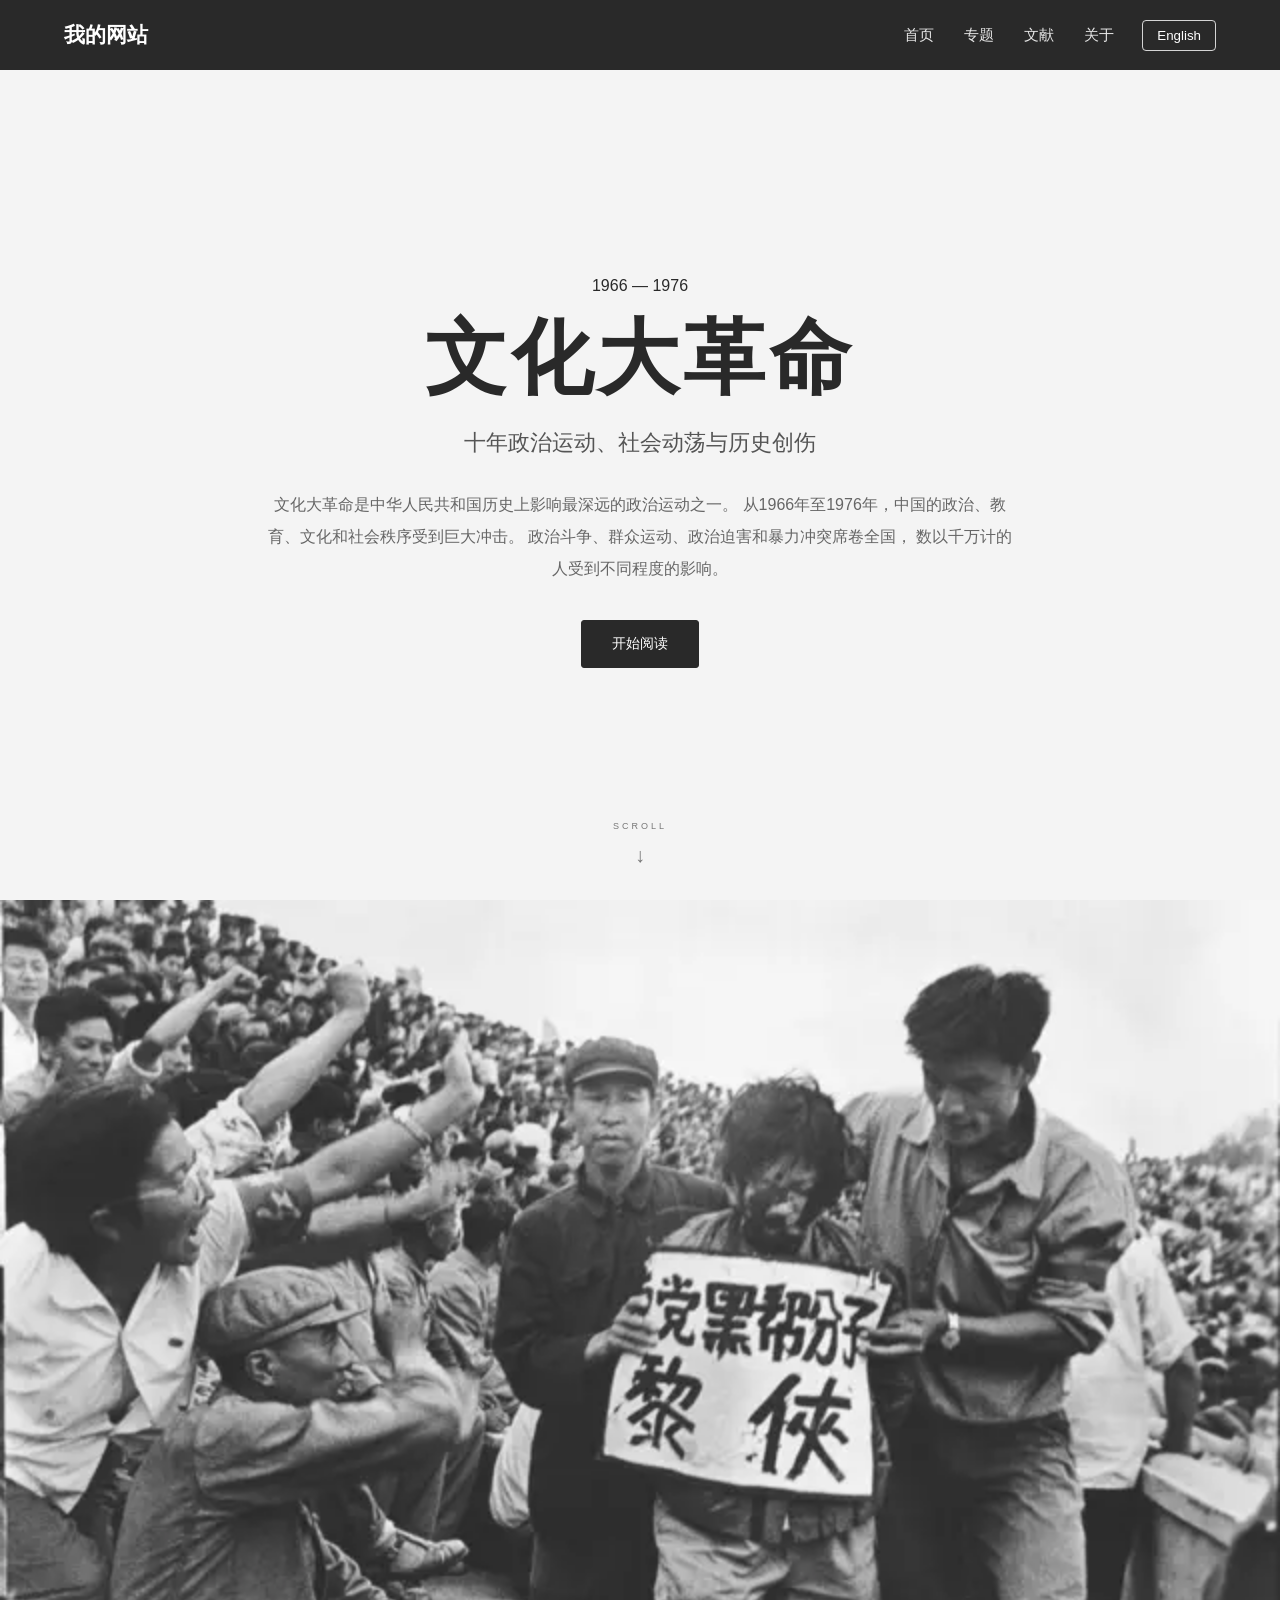
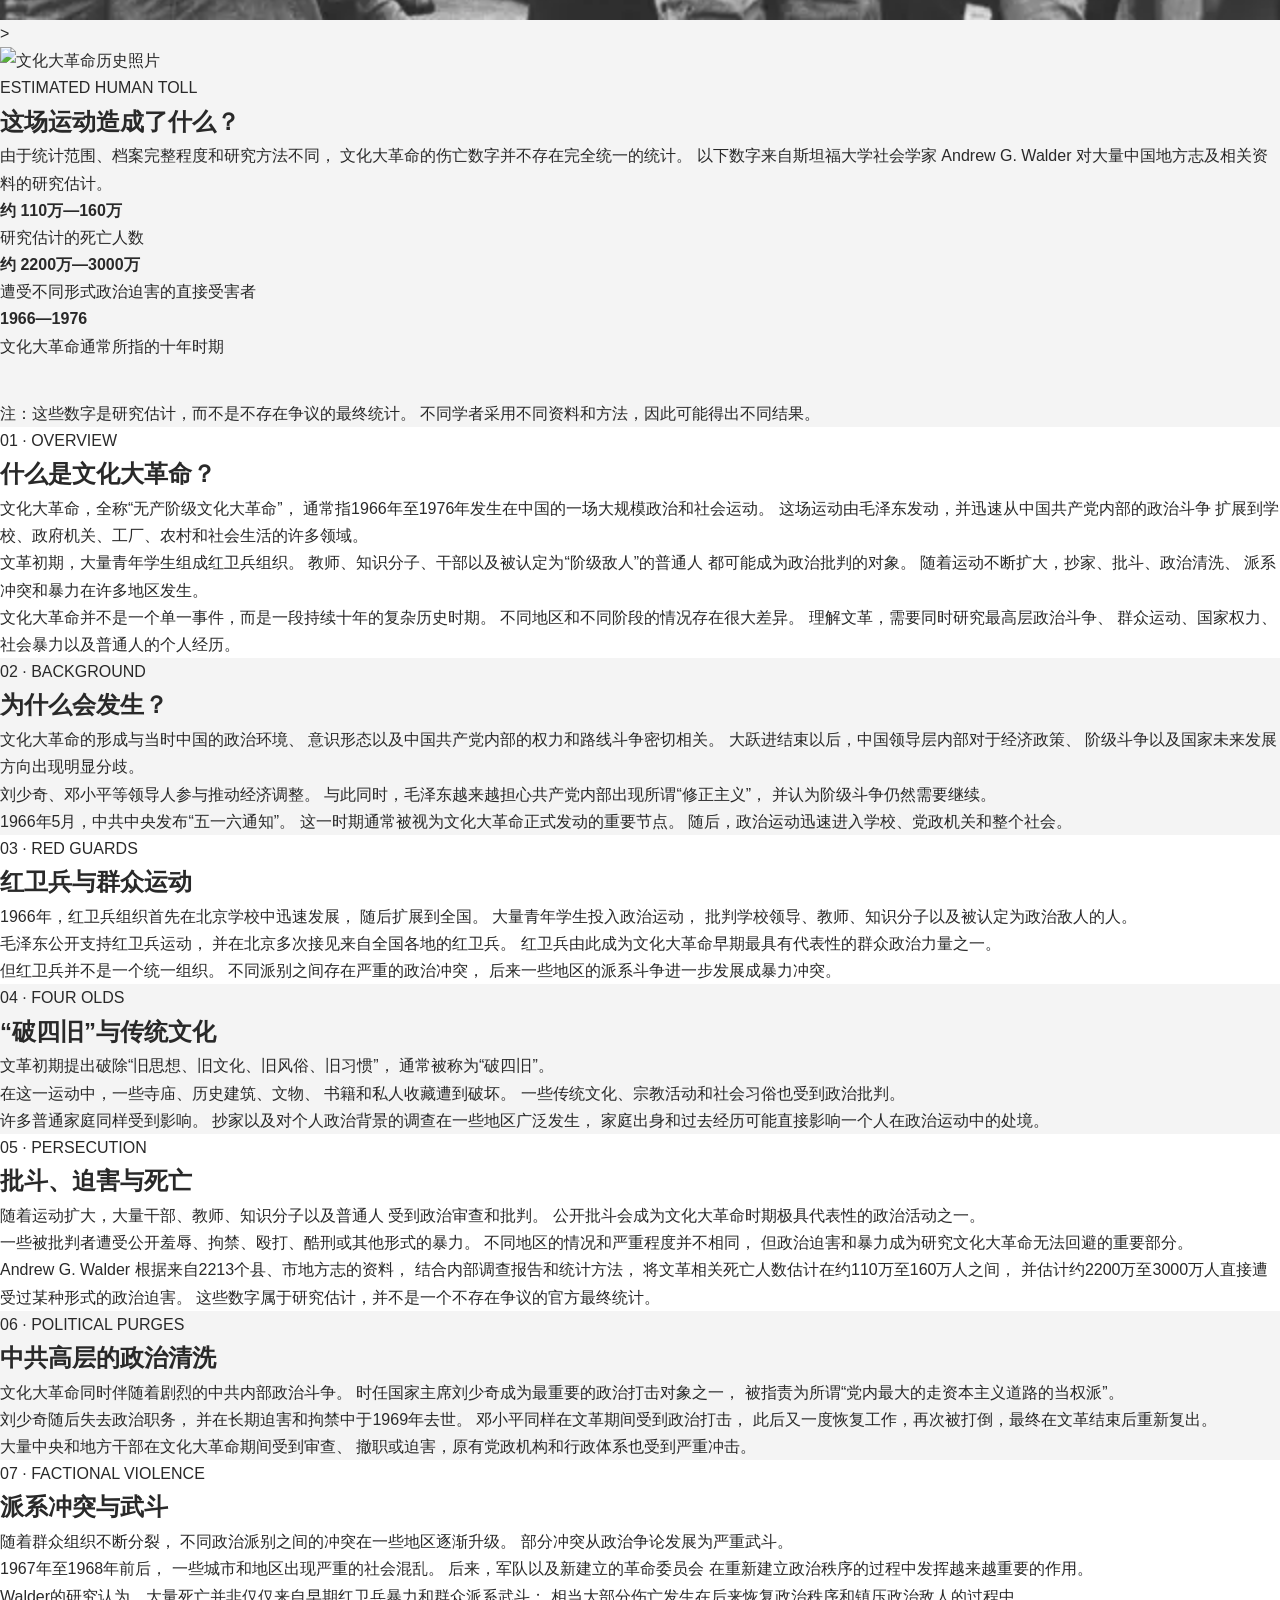
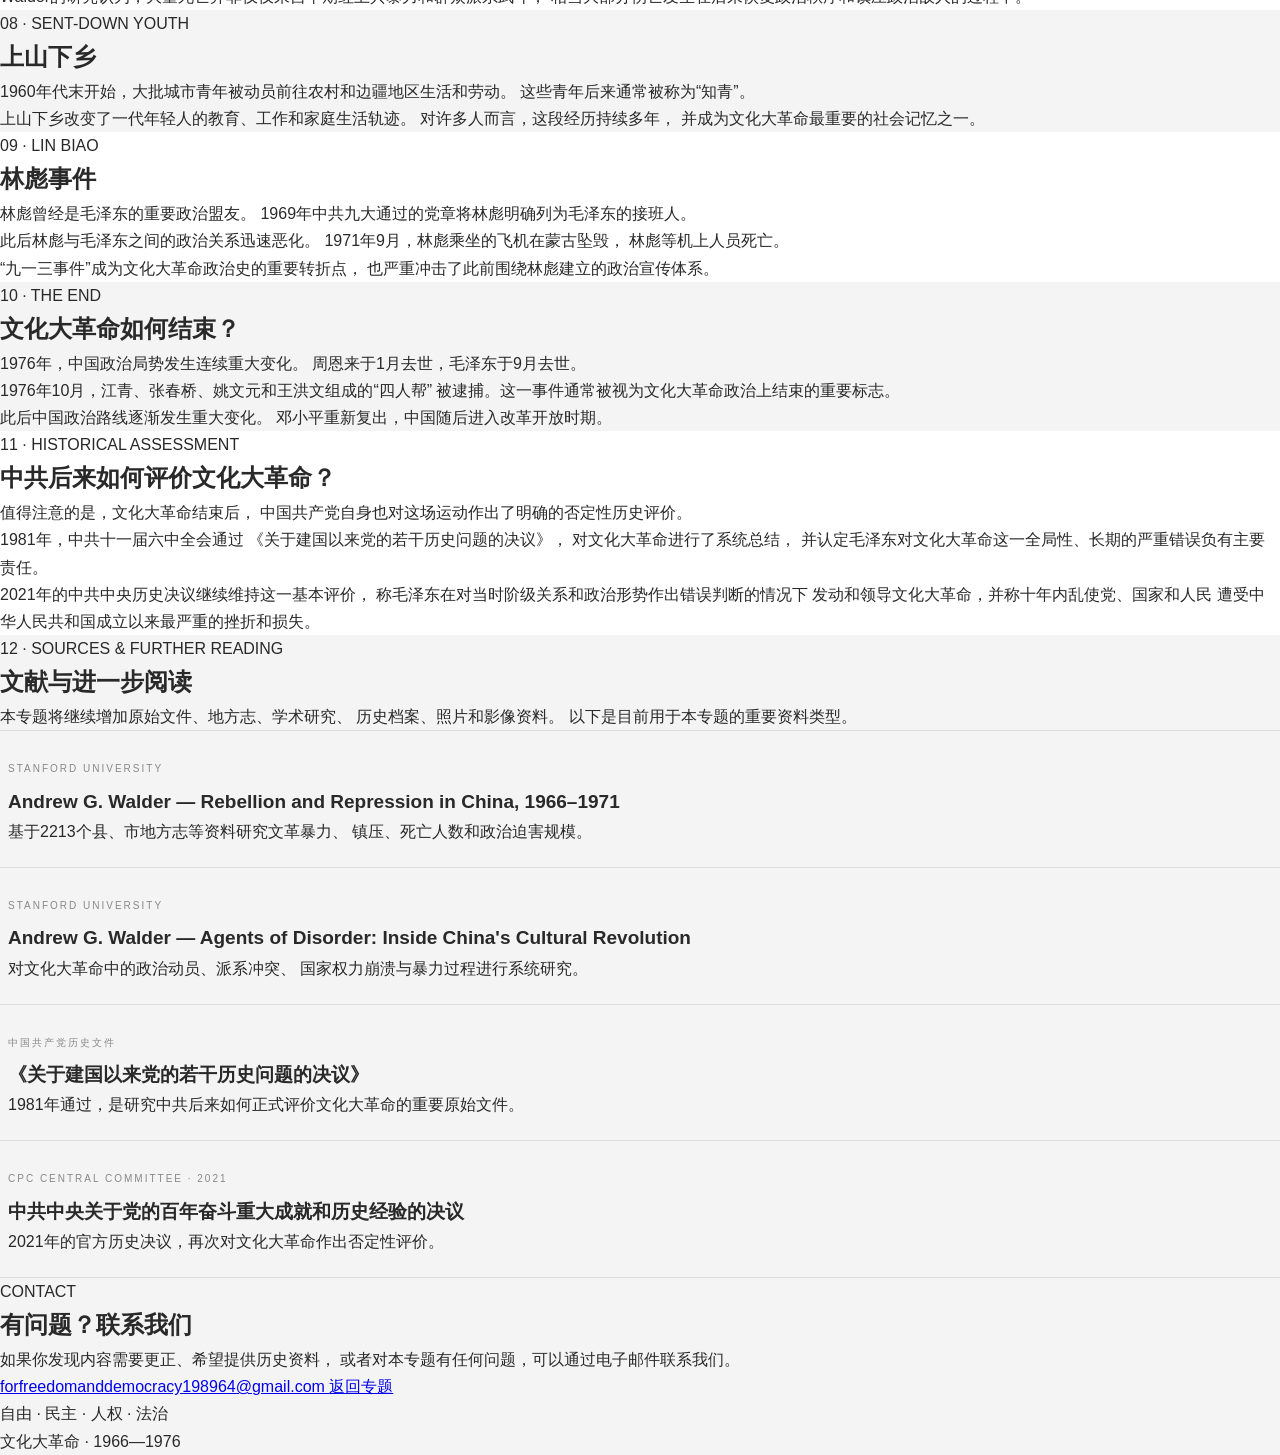
==== cultural-revolution.html @ 14d1dad7 "Add files via upload" ====
<!DOCTYPE html>
<html lang="zh-CN">

<head>
    <meta charset="UTF-8">
    <meta name="viewport" content="width=device-width, initial-scale=1.0">

    <title>文化大革命 | 历史专题</title>

    <link rel="stylesheet" href="style.css">
</head>

<body>

<header class="site-header">

    <a href="index.html"
       class="site-name"
       id="cr-site-name">
        我的网站
    </a>

    <div class="header-right">

        <nav>
            <a href="index.html" id="cr-nav-home">首页</a>
            <a href="main.html" id="cr-nav-topics">专题</a>
            <a href="#sources" id="cr-nav-sources">文献</a>
            <a href="about.html" id="cr-nav-about">关于</a>
        </nav>

        <button id="language-button"
                onclick="changeCRLanguage()">
            English
        </button>

    </div>

</header>


<main>

    <!-- =========================
         文革专题首屏
    ========================== -->

    <section class="cr-hero">

        <div class="cr-hero-content">

            <p class="small-label cr-hero-label">
                1966 — 1976
            </p>

            <h1 id="cr-title">
                文化大革命
            </h1>

            <h3 id="cr-subtitle">
                十年政治运动、社会动荡与历史创伤
            </h3>

            <p class="cr-hero-description"
               id="cr-intro">
                文化大革命是中华人民共和国历史上影响最深远的政治运动之一。
                从1966年至1976年，中国的政治、教育、文化和社会秩序受到巨大冲击。
                政治斗争、群众运动、政治迫害和暴力冲突席卷全国，
                数以千万计的人受到不同程度的影响。
            </p>

            <a href="#numbers"
               class="primary-button cr-start-button"
               id="cr-start">
                开始阅读
            </a>

        </div>


        <a href="#numbers"
           class="cr-scroll-button"
           aria-label="继续向下">

            <span class="cr-scroll-text">
                SCROLL
            </span>

            <span class="cr-scroll-arrow">
                ↓
            </span>

        </a>

      </section>


    <!-- =========================
         文革历史照片
    ========================== -->

    <section class="simple-section cr-reveal">

        <div class="section-container">
<img
    src="_104347130_c35e60e0-62ff-4b81-921b-4526029674ee.jpg.webp"
    alt="文化大革命历史照片"
    style="width: 100%; height: auto; display: block;"
>
            >

        </div>

    </section>


    <!-- =========================
         伤亡数字
    ========================== -->

    <section class="simple-section cr-reveal"
             id="numbers">
            <img
                src="_104347130_c35e60e0-62ff-4b81-921b-4526029674ee.jpg"
                alt="文化大革命历史照片"
                style="
                    width: 100%;
                    max-height: 560px;
                    object-fit: cover;
                    display: block;
                "
            >

        </div>

    </section>


    <!-- =========================
         伤亡数字
    ========================== -->

    <section class="simple-section cr-reveal"
             id="numbers">

        <div class="section-container centered-section">

            <p class="small-label"
               id="numbers-label">
                ESTIMATED HUMAN TOLL
            </p>

            <h2 id="numbers-title">
                这场运动造成了什么？
            </h2>

            <p class="section-description"
               id="numbers-description">
                由于统计范围、档案完整程度和研究方法不同，
                文化大革命的伤亡数字并不存在完全统一的统计。
                以下数字来自斯坦福大学社会学家 Andrew G. Walder
                对大量中国地方志及相关资料的研究估计。
            </p>


            <div class="three-principles">

                <div>

                    <strong id="death-number">
                        约 110万—160万
                    </strong>

                    <p id="death-label">
                        研究估计的死亡人数
                    </p>

                </div>


                <div>

                    <strong id="victim-number">
                        约 2200万—3000万
                    </strong>

                    <p id="victim-label">
                        遭受不同形式政治迫害的直接受害者
                    </p>

                </div>


                <div>

                    <strong>
                        1966—1976
                    </strong>

                    <p id="years-label">
                        文化大革命通常所指的十年时期
                    </p>

                </div>

            </div>


            <p class="section-description cr-number-note"
               id="numbers-note">
                注：这些数字是研究估计，而不是不存在争议的最终统计。
                不同学者采用不同资料和方法，因此可能得出不同结果。
            </p>

        </div>

    </section>


    <!-- =========================
         01 · OVERVIEW
    ========================== -->

    <section class="simple-section white-section cr-reveal">

        <div class="section-container">

            <p class="small-label">
                01 · OVERVIEW
            </p>

            <h2 id="overview-title">
                什么是文化大革命？
            </h2>

            <p class="section-description"
               id="overview-1">
                文化大革命，全称“无产阶级文化大革命”，
                通常指1966年至1976年发生在中国的一场大规模政治和社会运动。
                这场运动由毛泽东发动，并迅速从中国共产党内部的政治斗争
                扩展到学校、政府机关、工厂、农村和社会生活的许多领域。
            </p>

            <p class="section-description"
               id="overview-2">
                文革初期，大量青年学生组成红卫兵组织。
                教师、知识分子、干部以及被认定为“阶级敌人”的普通人
                都可能成为政治批判的对象。
                随着运动不断扩大，抄家、批斗、政治清洗、
                派系冲突和暴力在许多地区发生。
            </p>

            <p class="section-description"
               id="overview-3">
                文化大革命并不是一个单一事件，而是一段持续十年的复杂历史时期。
                不同地区和不同阶段的情况存在很大差异。
                理解文革，需要同时研究最高层政治斗争、
                群众运动、国家权力、社会暴力以及普通人的个人经历。
            </p>

        </div>

    </section>


    <!-- =========================
         02 · BACKGROUND
    ========================== -->

    <section class="simple-section cr-reveal">

        <div class="section-container">

            <p class="small-label">
                02 · BACKGROUND
            </p>

            <h2 id="background-title">
                为什么会发生？
            </h2>

            <p class="section-description"
               id="background-1">
                文化大革命的形成与当时中国的政治环境、
                意识形态以及中国共产党内部的权力和路线斗争密切相关。
                大跃进结束以后，中国领导层内部对于经济政策、
                阶级斗争以及国家未来发展方向出现明显分歧。
            </p>

            <p class="section-description"
               id="background-2">
                刘少奇、邓小平等领导人参与推动经济调整。
                与此同时，毛泽东越来越担心共产党内部出现所谓“修正主义”，
                并认为阶级斗争仍然需要继续。
            </p>

            <p class="section-description"
               id="background-3">
                1966年5月，中共中央发布“五一六通知”。
                这一时期通常被视为文化大革命正式发动的重要节点。
                随后，政治运动迅速进入学校、党政机关和整个社会。
            </p>

        </div>

    </section>


    <!-- =========================
         03 · RED GUARDS
    ========================== -->

    <section class="simple-section white-section cr-reveal">

        <div class="section-container">

            <p class="small-label">
                03 · RED GUARDS
            </p>

            <h2 id="redguard-title">
                红卫兵与群众运动
            </h2>

            <p class="section-description"
               id="redguard-1">
                1966年，红卫兵组织首先在北京学校中迅速发展，
                随后扩展到全国。
                大量青年学生投入政治运动，
                批判学校领导、教师、知识分子以及被认定为政治敌人的人。
            </p>

            <p class="section-description"
               id="redguard-2">
                毛泽东公开支持红卫兵运动，
                并在北京多次接见来自全国各地的红卫兵。
                红卫兵由此成为文化大革命早期最具有代表性的群众政治力量之一。
            </p>

            <p class="section-description"
               id="redguard-3">
                但红卫兵并不是一个统一组织。
                不同派别之间存在严重的政治冲突，
                后来一些地区的派系斗争进一步发展成暴力冲突。
            </p>

        </div>

    </section>    <!-- =========================
         04 · FOUR OLDS
    ========================== -->

    <section class="simple-section cr-reveal">

        <div class="section-container">

            <p class="small-label">
                04 · FOUR OLDS
            </p>

            <h2 id="four-title">
                “破四旧”与传统文化
            </h2>

            <p class="section-description"
               id="four-1">
                文革初期提出破除“旧思想、旧文化、旧风俗、旧习惯”，
                通常被称为“破四旧”。
            </p>

            <p class="section-description"
               id="four-2">
                在这一运动中，一些寺庙、历史建筑、文物、
                书籍和私人收藏遭到破坏。
                一些传统文化、宗教活动和社会习俗也受到政治批判。
            </p>

            <p class="section-description"
               id="four-3">
                许多普通家庭同样受到影响。
                抄家以及对个人政治背景的调查在一些地区广泛发生，
                家庭出身和过去经历可能直接影响一个人在政治运动中的处境。
            </p>

        </div>

    </section>


    <!-- =========================
         05 · PERSECUTION
    ========================== -->

    <section class="simple-section white-section cr-reveal">

        <div class="section-container">

            <p class="small-label">
                05 · PERSECUTION
            </p>

            <h2 id="persecution-title">
                批斗、迫害与死亡
            </h2>

            <p class="section-description"
               id="persecution-1">
                随着运动扩大，大量干部、教师、知识分子以及普通人
                受到政治审查和批判。
                公开批斗会成为文化大革命时期极具代表性的政治活动之一。
            </p>

            <p class="section-description"
               id="persecution-2">
                一些被批判者遭受公开羞辱、拘禁、殴打、酷刑或其他形式的暴力。
                不同地区的情况和严重程度并不相同，
                但政治迫害和暴力成为研究文化大革命无法回避的重要部分。
            </p>

            <p class="section-description"
               id="persecution-3">
                Andrew G. Walder 根据来自2213个县、市地方志的资料，
                结合内部调查报告和统计方法，
                将文革相关死亡人数估计在约110万至160万人之间，
                并估计约2200万至3000万人直接遭受过某种形式的政治迫害。
                这些数字属于研究估计，并不是一个不存在争议的官方最终统计。
            </p>

        </div>

    </section>


    <!-- =========================
         06 · POLITICAL PURGES
    ========================== -->

    <section class="simple-section cr-reveal">

        <div class="section-container">

            <p class="small-label">
                06 · POLITICAL PURGES
            </p>

            <h2 id="purge-title">
                中共高层的政治清洗
            </h2>

            <p class="section-description"
               id="purge-1">
                文化大革命同时伴随着剧烈的中共内部政治斗争。
                时任国家主席刘少奇成为最重要的政治打击对象之一，
                被指责为所谓“党内最大的走资本主义道路的当权派”。
            </p>

            <p class="section-description"
               id="purge-2">
                刘少奇随后失去政治职务，
                并在长期迫害和拘禁中于1969年去世。
                邓小平同样在文革期间受到政治打击，
                此后又一度恢复工作，再次被打倒，最终在文革结束后重新复出。
            </p>

            <p class="section-description"
               id="purge-3">
                大量中央和地方干部在文化大革命期间受到审查、
                撤职或迫害，原有党政机构和行政体系也受到严重冲击。
            </p>

        </div>

    </section>


    <!-- =========================
         07 · FACTIONAL VIOLENCE
    ========================== -->

    <section class="simple-section white-section cr-reveal">

        <div class="section-container">

            <p class="small-label">
                07 · FACTIONAL VIOLENCE
            </p>

            <h2 id="violence-title">
                派系冲突与武斗
            </h2>

            <p class="section-description"
               id="violence-1">
                随着群众组织不断分裂，
                不同政治派别之间的冲突在一些地区逐渐升级。
                部分冲突从政治争论发展为严重武斗。
            </p>

            <p class="section-description"
               id="violence-2">
                1967年至1968年前后，
                一些城市和地区出现严重的社会混乱。
                后来，军队以及新建立的革命委员会
                在重新建立政治秩序的过程中发挥越来越重要的作用。
            </p>

            <p class="section-description"
               id="violence-3">
                Walder的研究认为，大量死亡并非仅仅来自早期红卫兵暴力和群众派系武斗；
                相当大部分伤亡发生在后来恢复政治秩序和镇压政治敌人的过程中。
            </p>

        </div>

    </section>


    <!-- =========================
         08 · SENT-DOWN YOUTH
    ========================== -->

    <section class="simple-section cr-reveal">

        <div class="section-container">

            <p class="small-label">
                08 · SENT-DOWN YOUTH
            </p>

            <h2 id="youth-title">
                上山下乡
            </h2>

            <p class="section-description"
               id="youth-1">
                1960年代末开始，大批城市青年被动员前往农村和边疆地区生活和劳动。
                这些青年后来通常被称为“知青”。
            </p>

            <p class="section-description"
               id="youth-2">
                上山下乡改变了一代年轻人的教育、工作和家庭生活轨迹。
                对许多人而言，这段经历持续多年，
                并成为文化大革命最重要的社会记忆之一。
            </p>

        </div>

    </section>    <!-- =========================
         09 · LIN BIAO
    ========================== -->

    <section class="simple-section white-section cr-reveal">

        <div class="section-container">

            <p class="small-label">
                09 · LIN BIAO
            </p>

            <h2 id="lin-title">
                林彪事件
            </h2>

            <p class="section-description"
               id="lin-1">
                林彪曾经是毛泽东的重要政治盟友。
                1969年中共九大通过的党章将林彪明确列为毛泽东的接班人。
            </p>

            <p class="section-description"
               id="lin-2">
                此后林彪与毛泽东之间的政治关系迅速恶化。
                1971年9月，林彪乘坐的飞机在蒙古坠毁，
                林彪等机上人员死亡。
            </p>

            <p class="section-description"
               id="lin-3">
                “九一三事件”成为文化大革命政治史的重要转折点，
                也严重冲击了此前围绕林彪建立的政治宣传体系。
            </p>

        </div>

    </section>


    <!-- =========================
         10 · THE END
    ========================== -->

    <section class="simple-section cr-reveal">

        <div class="section-container">

            <p class="small-label">
                10 · THE END
            </p>

            <h2 id="end-title">
                文化大革命如何结束？
            </h2>

            <p class="section-description"
               id="end-1">
                1976年，中国政治局势发生连续重大变化。
                周恩来于1月去世，毛泽东于9月去世。
            </p>

            <p class="section-description"
               id="end-2">
                1976年10月，江青、张春桥、姚文元和王洪文组成的“四人帮”
                被逮捕。这一事件通常被视为文化大革命政治上结束的重要标志。
            </p>

            <p class="section-description"
               id="end-3">
                此后中国政治路线逐渐发生重大变化。
                邓小平重新复出，中国随后进入改革开放时期。
            </p>

        </div>

    </section>


    <!-- =========================
         11 · HISTORICAL ASSESSMENT
    ========================== -->

    <section class="simple-section white-section cr-reveal">

        <div class="section-container">

            <p class="small-label">
                11 · HISTORICAL ASSESSMENT
            </p>

            <h2 id="assessment-title">
                中共后来如何评价文化大革命？
            </h2>

            <p class="section-description"
               id="assessment-1">
                值得注意的是，文化大革命结束后，
                中国共产党自身也对这场运动作出了明确的否定性历史评价。
            </p>

            <p class="section-description"
               id="assessment-2">
                1981年，中共十一届六中全会通过
                《关于建国以来党的若干历史问题的决议》，
                对文化大革命进行了系统总结，
                并认定毛泽东对文化大革命这一全局性、长期的严重错误负有主要责任。
            </p>

            <p class="section-description"
               id="assessment-3">
                2021年的中共中央历史决议继续维持这一基本评价，
                称毛泽东在对当时阶级关系和政治形势作出错误判断的情况下
                发动和领导文化大革命，并称十年内乱使党、国家和人民
                遭受中华人民共和国成立以来最严重的挫折和损失。
            </p>

        </div>

    </section>


    <!-- =========================
         12 · SOURCES
    ========================== -->

    <section class="simple-section cr-reveal"
             id="sources">

        <div class="section-container">

            <p class="small-label">
                12 · SOURCES &amp; FURTHER READING
            </p>

            <h2 id="sources-title">
                文献与进一步阅读
            </h2>

            <p class="section-description"
               id="sources-description">
                本专题将继续增加原始文件、地方志、学术研究、
                历史档案、照片和影像资料。
                以下是目前用于本专题的重要资料类型。
            </p>


            <div class="topic-list">

                <!-- Walder -->

                <div class="topic-row">

                    <div>

                        <span class="topic-type">
                            STANFORD UNIVERSITY
                        </span>

                        <h3>
                            Andrew G. Walder —
                            Rebellion and Repression in China, 1966–1971
                        </h3>

                        <p id="source-walder">
                            基于2213个县、市地方志等资料研究文革暴力、
                            镇压、死亡人数和政治迫害规模。
                        </p>

                    </div>

                </div>


                <!-- Agents of Disorder -->

                <div class="topic-row">

                    <div>

                        <span class="topic-type">
                            STANFORD UNIVERSITY
                        </span>

                        <h3>
                            Andrew G. Walder —
                            Agents of Disorder: Inside China's Cultural Revolution
                        </h3>

                        <p id="source-agents">
                            对文化大革命中的政治动员、派系冲突、
                            国家权力崩溃与暴力过程进行系统研究。
                        </p>

                    </div>

                </div>


                <!-- 1981 Resolution -->

                <div class="topic-row">

                    <div>

                        <span class="topic-type"
                              id="source-resolution-type">
                            中国共产党历史文件
                        </span>

                        <h3 id="source-resolution-title">
                            《关于建国以来党的若干历史问题的决议》
                        </h3>

                        <p id="source-resolution">
                            1981年通过，是研究中共后来如何正式评价文化大革命的重要原始文件。
                        </p>

                    </div>

                </div>


                <!-- 2021 Resolution -->

                <div class="topic-row">

                    <div>

                        <span class="topic-type">
                            CPC CENTRAL COMMITTEE · 2021
                        </span>

                        <h3 id="source-2021-title">
                            中共中央关于党的百年奋斗重大成就和历史经验的决议
                        </h3>

                        <p id="source-2021">
                            2021年的官方历史决议，再次对文化大革命作出否定性评价。
                        </p>

                    </div>

                </div>

            </div>

        </div>

    </section>


    <!-- =========================
         联系
    ========================== -->

    <section class="principles-section cr-reveal">

        <div class="section-container centered-section">

            <p class="small-label">
                CONTACT
            </p>

            <h2 id="contact-title">
                有问题？联系我们
            </h2>

            <p class="section-description"
               id="contact-text">
                如果你发现内容需要更正、希望提供历史资料，
                或者对本专题有任何问题，可以通过电子邮件联系我们。
            </p>

            <div class="bottom-links">

                <a href="mailto:forfreedomanddemocracy198964@gmail.com">
                    forfreedomanddemocracy198964@gmail.com
                </a>

                <a href="main.html"
                   id="back-button">
                    返回专题
                </a>

            </div>

        </div>

    </section>

</main>


<!-- =========================
     页脚
========================== -->

<footer class="site-footer">

    <p id="footer-title">
        自由 · 民主 · 人权 · 法治
    </p>

    <span id="footer-subtitle">
        文化大革命 · 1966—1976
    </span>

</footer>


<script src="cultural-revolution.js"></script>

</body>

</html>
---- style.css ----
* {
    margin: 0;
    padding: 0;
    box-sizing: border-box;
}

html {
    scroll-behavior: smooth;
}

body {
    font-family: Arial, "Microsoft YaHei", sans-serif;

    background: #f4f4f4;
    color: #292929;

    line-height: 1.7;

    overflow-x: hidden;
}


/* ========================================
   HEADER
======================================== */

.site-header {
    height: 70px;

    display: flex;
    align-items: center;
    justify-content: space-between;

    padding: 0 5%;

    background: #292929;

    position: relative;
    z-index: 100;

    animation: headerEnter 0.7s ease both;
}

@keyframes headerEnter {

    from {
        opacity: 0;
        transform: translateY(-15px);
    }

    to {
        opacity: 1;
        transform: translateY(0);
    }
}


/* ========================================
   网站名称 + Made by Ming Li
======================================== */

.site-brand {
    display: flex;
    flex-direction: column;
    justify-content: center;

    color: white;
    text-decoration: none;

    line-height: 1.1;

    transition:
        opacity 0.25s ease,
        transform 0.25s ease;
}

.site-brand:hover {
    opacity: 0.82;
    transform: translateY(-1px);
}

.site-name {
    display: block;

    color: #ffffff;
    text-decoration: none;

    font-size: 21px;
    font-weight: 700;
}

.site-author {
    display: block;

    margin-top: 5px;

    color: #ffffff;

    font-size: 15px;
    font-weight: 600;

    letter-spacing: 0.4px;

    text-decoration: none;
}


/* ========================================
   右侧导航
======================================== */

.header-right {
    display: flex;
    align-items: center;

    gap: 28px;
}

nav {
    display: flex;
    align-items: center;

    gap: 30px;
}

nav a {
    color: #e7e7e7;

    text-decoration: none;

    font-size: 15px;

    position: relative;

    transition: color 0.25s ease;
}

nav a::after {
    content: "";

    position: absolute;

    left: 50%;
    bottom: -7px;

    width: 0;
    height: 1px;

    background: white;

    transform: translateX(-50%);

    transition: width 0.25s ease;
}

nav a:hover {
    color: white;
}

nav a:hover::after {
    width: 100%;
}


/* ========================================
   LANGUAGE BUTTON
======================================== */

#language-button {
    padding: 7px 14px;

    background: transparent;

    color: white;

    border: 1px solid rgba(255, 255, 255, 0.8);

    border-radius: 4px;

    cursor: pointer;

    transition:
        color 0.25s ease,
        background 0.25s ease,
        transform 0.25s ease;
}

#language-button:hover {
    background: white;

    color: #222;

    transform: translateY(-2px);
}


/* ========================================
   HOME HERO
======================================== */

.home-hero {
    min-height: calc(100vh - 70px);

    position: relative;

    display: flex;
    align-items: center;
    justify-content: center;

    padding: 80px 8% 110px;

    background: #f5f5f5;

    overflow: hidden;
}

.home-hero::before {
    content: "";

    position: absolute;

    width: 650px;
    height: 650px;

    left: 50%;
    top: 47%;

    transform: translate(-50%, -50%);

    border-radius: 50%;

    background: rgba(255, 255, 255, 0.8);

    filter: blur(2px);

    pointer-events: none;
}


/* ========================================
   左上角口号
======================================== */

.corner-slogan {
    position: absolute;

    left: 7%;
    top: 55px;

    display: flex;
    align-items: center;

    gap: 13px;

    opacity: 0;

    animation:
        sloganEnter 0.85s
        cubic-bezier(.2, .8, .2, 1)
        0.25s forwards;
}

.corner-line {
    width: 25px;
    height: 1px;

    background: #555;
}

.corner-slogan p {
    font-size: 16px;

    font-weight: 600;

    letter-spacing: 0.3px;
}

@keyframes sloganEnter {

    from {
        opacity: 0;

        transform: translateX(-28px);
    }

    to {
        opacity: 1;

        transform: translateX(0);
    }
}


/* ========================================
   首页中央
======================================== */

.hero-content {
    position: relative;

    z-index: 2;

    text-align: center;

    max-width: 1050px;
}

.hero-label {
    color: #999;

    font-size: 10px;

    letter-spacing: 4px;

    margin-bottom: 22px;

    opacity: 0;

    animation:
        fadeUp 0.7s ease
        0.35s forwards;
}

.hero-content h1 {
    font-size: clamp(37px, 5vw, 61px);

    line-height: 1.25;

    letter-spacing: 4px;

    margin-bottom: 20px;

    opacity: 0;

    animation:
        fadeUp 0.85s
        cubic-bezier(.2, .8, .2, 1)
        0.48s forwards;
}

.main-description {
    color: #666;

    font-size: 17px;

    letter-spacing: 0.4px;

    margin-bottom: 34px;

    opacity: 0;

    animation:
        fadeUp 0.85s ease
        0.68s forwards;
}

@keyframes fadeUp {

    from {
        opacity: 0;

        transform: translateY(24px);
    }

    to {
        opacity: 1;

        transform: translateY(0);
    }
}


/* ========================================
   主按钮
======================================== */

.primary-button {
    display: inline-flex;

    align-items: center;
    justify-content: center;

    min-width: 118px;

    padding: 11px 25px;

    background: #292929;

    border: 1px solid #292929;

    border-radius: 3px;

    color: white;

    text-decoration: none;

    font-size: 14px;

    opacity: 0;

    animation:
        fadeUp 0.8s ease
        0.87s forwards;

    transition:
        transform 0.25s ease,
        background 0.25s ease,
        box-shadow 0.25s ease;
}

.primary-button:hover {
    background: #444;

    transform: translateY(-4px);

    box-shadow:
        0 10px 25px
        rgba(0, 0, 0, 0.14);
}


/* ========================================
   SCROLL BUTTON
======================================== */

.scroll-button {
    position: absolute;

    z-index: 4;

    bottom: 25px;
    left: 50%;

    transform: translateX(-50%);

    display: flex;
    flex-direction: column;
    align-items: center;

    gap: 4px;

    color: #666;

    text-decoration: none;

    opacity: 0;

    animation:
        scrollAppear
        0.7s ease
        1.15s forwards;
}

.scroll-button-text {
    font-size: 8px;

    letter-spacing: 2.5px;
}

.scroll-arrow {
    width: 38px;
    height: 38px;

    display: flex;
    align-items: center;
    justify-content: center;

    border: 1px solid #aaa;

    border-radius: 50%;

    font-size: 17px;

    transition:
        color 0.25s ease,
        background 0.25s ease,
        border-color 0.25s ease;

    animation:
        arrowMove
        1.8s ease-in-out
        infinite;
}

.scroll-button:hover .scroll-arrow {
    background: #292929;

    border-color: #292929;

    color: white;
}

@keyframes scrollAppear {

    from {
        opacity: 0;
    }

    to {
        opacity: 0.8;
    }
}

@keyframes arrowMove {

    0%,
    100% {
        transform: translateY(0);
    }

    50% {
        transform: translateY(7px);
    }
}


/* ========================================
   首页第二屏
======================================== */

.home-introduction {
    min-height: 650px;

    display: flex;
    align-items: center;
    justify-content: center;

    padding: 100px 25px;

    background: white;
}

.home-introduction-inner {
    max-width: 760px;

    text-align: center;
}

.section-label {
    color: #8a8a8a;

    font-size: 10px;

    letter-spacing: 3.5px;

    margin-bottom: 18px;
}

.home-introduction h2 {
    font-size: 34px;

    margin-bottom: 20px;
}

.small-line {
    width: 38px;
    height: 2px;

    margin: 0 auto 30px;

    background: #444;
}

.home-introduction p:not(.section-label) {
    color: #666;

    font-size: 16px;

    line-height: 2;

    margin-bottom: 30px;
}

.text-link {
    color: #333;

    text-decoration: none;

    font-size: 14px;
}

.text-link span {
    display: inline-block;

    margin-left: 5px;

    transition: transform 0.25s ease;
}

.text-link:hover span {
    transform: translateX(5px);
}


/* ========================================
   MAIN FIRST SCREEN
======================================== */

.explore-hero {
    min-height: calc(100vh - 70px);

    position: relative;

    display: flex;
    align-items: center;
    justify-content: center;

    padding: 70px 20px 110px;

    text-align: center;

    background: #f5f5f5;
}

.explore-content {
    max-width: 760px;
}

.explore-content h1 {
    font-size: clamp(46px, 7vw, 72px);

    letter-spacing: 2px;

    margin-bottom: 22px;

    opacity: 0;

    animation:
        fadeUp 0.8s ease
        0.35s forwards;
}

.explore-content .hero-label {
    animation-delay: 0.15s;
}

.hero-divider {
    width: 40px;
    height: 2px;

    background: #444;

    margin: 0 auto 25px;

    opacity: 0;

    animation:
        fadeUp 0.7s ease
        0.52s forwards;
}

#explore-description {
    color: #666;

    font-size: 17px;

    line-height: 1.9;

    opacity: 0;

    animation:
        fadeUp 0.8s ease
        0.65s forwards;
}


/* ========================================
   POSITION
======================================== */

.position-section {
    padding: 120px 20px;

    background: #292929;

    color: white;
}

.content-container {
    max-width: 900px;

    margin: auto;
}

.content-container.narrow {
    max-width: 760px;
}

.light-label {
    color: #aaa;
}

.position-section h2 {
    font-size: 36px;

    margin-bottom: 15px;
}

.white-line {
    width: 42px;
    height: 2px;

    background: white;

    margin-bottom: 38px;
}

.position-section p {
    color: #d6d6d6;

    font-size: 16px;

    line-height: 2;

    margin-bottom: 22px;
}

.position-ending {
    display: block;

    margin-top: 38px;

    font-size: 18px;
}


/* ========================================
   CONTENT
======================================== */

.content-section {
    padding: 110px 20px;

    background: #f5f5f5;
}

.white-section {
    background: white;
}

.content-container > h2 {
    font-size: 33px;

    margin-bottom: 15px;
}

.section-intro {
    max-width: 720px;

    color: #666;

    line-height: 1.9;

    margin-bottom: 48px;
}


/* ========================================
   TOPIC ROWS
======================================== */

.topic-list {
    border-top: 1px solid #ddd;
}

.topic-row {
    min-height: 105px;

    display: flex;
    align-items: center;
    justify-content: space-between;

    gap: 25px;

    padding: 22px 8px;

    border-bottom: 1px solid #ddd;

    transition:
        padding 0.28s ease,
        background 0.28s ease;
}

.topic-type {
    color: #888;

    font-size: 10px;

    letter-spacing: 2px;
}

.topic-row h3 {
    margin-top: 5px;

    font-size: 19px;
}

.topic-status {
    color: #999;

    font-size: 13px;

    white-space: nowrap;
}

.topic-status.ready {
    color: #333;

    font-weight: 700;
}

.topic-link {
    color: inherit;

    text-decoration: none;
}

.topic-link:hover {
    padding-left: 18px;
    padding-right: 18px;

    background: rgba(0, 0, 0, 0.025);
}


/* ========================================
   ARTICLES
======================================== */

.article-list {
    border-top: 1px solid #ddd;
}

.article-row {
    padding: 26px 8px;

    border-bottom: 1px solid #ddd;

    transition:
        padding 0.28s ease,
        background 0.28s ease;
}

.article-row:hover {
    padding-left: 17px;

    background: rgba(0, 0, 0, 0.025);
}

.article-row span {
    display: block;

    color: #888;

    font-size: 11px;

    margin-bottom: 6px;
}

.article-row strong {
    font-size: 18px;
}

.coming-text {
    color: #999;

    margin-top: 30px;

    font-size: 13px;
}


/* ========================================
   RESOURCES
======================================== */

.resource-grid {
    display: grid;

    grid-template-columns: repeat(2, 1fr);

    gap: 1px;

    border: 1px solid #ddd;

    background: #ddd;
}

.resource-item {
    padding: 30px;

    background: white;

    transition:
        transform 0.28s ease,
        box-shadow 0.28s ease;
}

.resource-item:hover {
    position: relative;

    z-index: 2;

    transform: translateY(-5px);

    box-shadow:
        0 12px 30px
        rgba(0, 0, 0, 0.09);
}

.resource-item strong {
    display: block;

    font-size: 17px;

    margin-bottom: 8px;
}

.resource-item p {
    color: #777;

    font-size: 14px;
}


/* ========================================
   END
======================================== */

.main-ending {
    padding: 125px 20px;

    text-align: center;

    background: #f5f5f5;
}

.main-ending h2 {
    font-size: 30px;

    margin-bottom: 15px;
}

.main-ending p {
    color: #666;
}

.ending-links {
    display: flex;
    justify-content: center;

    gap: 30px;

    margin-top: 30px;
}

.ending-links a {
    color: #333;

    text-underline-offset: 5px;
}


/* ========================================
   ABOUT
======================================== */

.about-page {
    padding: 70px 20px 100px;
}

.about-container {
    max-width: 720px;

    margin: auto;

    background: rgba(255, 255, 255, 0.8);

    padding: 65px 55px;

    animation:
        fadeUp 0.7s ease both;
}

.about-label {
    color: #666;

    font-size: 12px;

    letter-spacing: 3px;

    margin-bottom: 20px;
}

.about-container h1 {
    font-size: 36px;

    margin-bottom: 8px;
}

.title-line {
    width: 42px;
    height: 2px;

    background: #555;

    margin-bottom: 40px;
}

.about-container > p {
    color: #555;

    margin-bottom: 27px;

    line-height: 2;
}

.about-container blockquote {
    margin: 40px 0;

    padding: 18px 25px;

    border-left: 3px solid #555;

    font-weight: 700;

    color: #444;
}

.about-ending {
    font-weight: 700;
}

.contact-section {
    margin-top: 60px;

    padding-top: 35px;

    border-top: 1px solid #ddd;
}

.contact-section h2 {
    font-size: 24px;

    margin-bottom: 10px;
}

.contact-section p {
    color: #777;

    font-size: 14px;

    margin-bottom: 12px;
}

.email-link {
    color: #333;

    font-weight: 700;
}

.back-home {
    display: inline-block;

    margin-top: 45px;

    color: #555;
}


/* ========================================
   SCROLL REVEAL
======================================== */

.reveal {
    opacity: 0;

    transform: translateY(42px);

    transition:
        opacity 0.85s
        cubic-bezier(.2, .8, .2, 1),

        transform 0.85s
        cubic-bezier(.2, .8, .2, 1);
}

.reveal.visible {
    opacity: 1;

    transform: translateY(0);
}


/* ========================================
   MOBILE
======================================== */

@media (max-width: 700px) {

    .site-header {
        padding: 0 20px;
    }

    .site-name {
        font-size: 18px;
    }

    .site-author {
        font-size: 12px;
        margin-top: 4px;
    }

    nav {
        display: none;
    }

    .header-right {
        gap: 10px;
    }

    .home-hero {
        padding: 100px 24px 100px;
    }

    .corner-slogan {
        left: 24px;
        top: 35px;
    }

    .corner-slogan p {
        font-size: 14px;
    }

    .corner-line {
        width: 18px;
    }

    .hero-content h1 {
        font-size: 34px;

        letter-spacing: 1px;
    }

    .main-description {
        font-size: 15px;
    }

    .home-introduction {
        min-height: 550px;

        padding: 80px 25px;
    }

    .home-introduction h2 {
        font-size: 29px;
    }

    .explore-content h1 {
        font-size: 45px;
    }

    #explore-description {
        font-size: 15px;
    }

    .position-section {
        padding: 85px 25px;
    }

    .position-section h2 {
        font-size: 30px;
    }

    .content-section {
        padding: 80px 22px;
    }

    .content-container > h2 {
        font-size: 29px;
    }

    .topic-row {
        min-height: 95px;

        gap: 15px;
    }

    .topic-row h3 {
        font-size: 17px;
    }

    .resource-grid {
        grid-template-columns: 1fr;
    }

    .main-ending h2 {
        font-size: 25px;
    }

    .about-page {
        padding: 30px 15px 60px;
    }

    .about-container {
        padding: 40px 25px;
    }

    .about-container h1 {
        font-size: 30px;
    }
}


/* ========================================
   ACCESSIBILITY
======================================== */

@media (prefers-reduced-motion: reduce) {

    html {
        scroll-behavior: auto;
    }

    *,
    *::before,
    *::after {
        animation-duration: 0.01ms !important;

        animation-iteration-count: 1 !important;

        transition-duration: 0.01ms !important;
    }

    .reveal {
        opacity: 1;

        transform: none;
    }
}/* ==================================================
   CULTURAL REVOLUTION PAGE
   文革专题
================================================== */


/* ---------- 首屏 ---------- */

.cr-hero {
    position: relative;

    min-height: calc(100vh - 70px);

    display: flex;
    align-items: center;
    justify-content: center;

    text-align: center;

    padding: 90px 24px 120px;

    overflow: hidden;
}


.cr-hero-content {
    width: 100%;
    max-width: 850px;
}


.cr-hero-label {
    opacity: 0;

    animation:
        crHeroFadeUp 0.7s ease forwards;

    animation-delay: 0.1s;
}


.cr-hero h1 {
    font-size: clamp(46px, 7vw, 82px);

    line-height: 1.1;

    letter-spacing: 4px;

    margin: 14px 0 20px;

    opacity: 0;

    transform: translateY(22px);

    animation:
        crHeroFadeUp 0.8s ease forwards;

    animation-delay: 0.22s;
}


.cr-hero h3 {
    font-size: clamp(17px, 2vw, 22px);

    font-weight: 500;

    color: #555;

    margin-bottom: 28px;

    opacity: 0;

    transform: translateY(20px);

    animation:
        crHeroFadeUp 0.8s ease forwards;

    animation-delay: 0.34s;
}


.cr-hero-description {
    max-width: 760px;

    margin: 0 auto 35px;

    color: #666;

    font-size: 16px;

    line-height: 2;

    opacity: 0;

    transform: translateY(18px);

    animation:
        crHeroFadeUp 0.8s ease forwards;

    animation-delay: 0.46s;
}


.cr-start-button {
    opacity: 0;

    transform: translateY(18px);

    animation:
        crHeroFadeUp 0.8s ease forwards;

    animation-delay: 0.58s;
}


/* ---------- 开始阅读按钮 ---------- */

.cr-start-button {
    transition:
        transform 0.25s ease,
        background 0.25s ease,
        box-shadow 0.25s ease;
}


.cr-start-button:hover {
    transform: translateY(-3px);

    box-shadow:
        0 10px 25px rgba(0, 0, 0, 0.12);
}


.cr-start-button:active {
    transform: translateY(0);
}


/* ---------- SCROLL ---------- */

.cr-scroll-button {
    position: absolute;

    left: 50%;
    bottom: 28px;

    transform: translateX(-50%);

    display: flex;
    flex-direction: column;
    align-items: center;

    gap: 4px;

    color: #777;

    text-decoration: none;

    opacity: 0;

    animation:
        crScrollAppear 0.8s ease forwards;

    animation-delay: 1s;
}


.cr-scroll-text {
    font-size: 9px;

    letter-spacing: 3px;
}


.cr-scroll-arrow {
    font-size: 20px;

    animation:
        crArrowMove 1.8s ease-in-out infinite;
}


/* ---------- 正文章节 ---------- */

.cr-reveal {
    opacity: 0;

    transform: translateY(38px);

    transition:
        opacity 0.85s ease,
        transform 0.85s cubic-bezier(
            0.22,
            1,
            0.36,
            1
        );
}


.cr-reveal.cr-visible {
    opacity: 1;

    transform: translateY(0);
}


/* ---------- 正文标题轻微互动 ---------- */

.cr-reveal .section-container > h2 {
    transition:
        transform 0.3s ease;
}


.cr-reveal.cr-visible
.section-container > h2 {
    transform: translateY(0);
}


/* ---------- 数字 ---------- */

#numbers .three-principles > div {
    transition:
        transform 0.3s ease,
        box-shadow 0.3s ease;
}


#numbers .three-principles > div:hover {
    transform: translateY(-5px);
}


.cr-number-note {
    margin-top: 40px;
}


/* ---------- 文献列表 ---------- */

#sources .topic-row {
    transition:
        transform 0.25s ease,
        background 0.25s ease;
}


#sources .topic-row:hover {
    transform: translateX(5px);
}


/* ---------- 动画 ---------- */

@keyframes crHeroFadeUp {

    from {
        opacity: 0;
        transform: translateY(22px);
    }

    to {
        opacity: 1;
        transform: translateY(0);
    }

}


@keyframes crScrollAppear {

    from {
        opacity: 0;
    }

    to {
        opacity: 1;
    }

}


@keyframes crArrowMove {

    0%,
    100% {
        transform: translateY(0);
    }

    50% {
        transform: translateY(7px);
    }

}


/* ---------- 减少动画设置 ---------- */

@media (prefers-reduced-motion: reduce) {

    .cr-hero-label,
    .cr-hero h1,
    .cr-hero h3,
    .cr-hero-description,
    .cr-start-button,
    .cr-scroll-button,
    .cr-scroll-arrow,
    .cr-reveal {

        animation: none !important;

        transition: none !important;

        opacity: 1 !important;

        transform: none !important;
    }

}


/* ---------- 手机 ---------- */

@media (max-width: 700px) {

    .cr-hero {
        min-height: calc(100vh - 70px);

        padding:
            80px 22px
            110px;
    }


    .cr-hero h1 {
        font-size: 43px;

        letter-spacing: 2px;
    }


    .cr-hero h3 {
        font-size: 17px;
    }


    .cr-hero-description {
        font-size: 15px;

        line-height: 1.9;
    }


    .cr-scroll-button {
        bottom: 22px;
    }


    .cr-reveal {
        transform: translateY(25px);
    }

}/* ==================================================
   RELIGION PAGE
================================================== */

.religion-hero {
    min-height: calc(100vh - 70px);

    position: relative;

    display: flex;
    justify-content: center;
    align-items: center;

    overflow: hidden;

    padding: 90px 24px;

    background:
        radial-gradient(
            circle at 50% 40%,
            rgba(255, 255, 255, 1) 0%,
            rgba(247, 247, 247, 1) 45%,
            rgba(235, 235, 235, 1) 100%
        );
}


/* 很淡的背景线 */

.religion-hero::before {
    content: "";

    position: absolute;

    width: 600px;
    height: 600px;

    border: 1px solid rgba(0, 0, 0, 0.05);
    border-radius: 50%;

    top: 50%;
    left: 50%;

    transform: translate(-50%, -50%);

    animation: religionCircle 8s ease-in-out infinite;
}


.religion-hero::after {
    content: "";

    position: absolute;

    width: 420px;
    height: 420px;

    border: 1px solid rgba(0, 0, 0, 0.04);
    border-radius: 50%;

    top: 50%;
    left: 50%;

    transform: translate(-50%, -50%);

    animation: religionCircle 8s ease-in-out 1s infinite;
}


@keyframes religionCircle {

    0%,
    100% {
        transform:
            translate(-50%, -50%)
            scale(1);
    }

    50% {
        transform:
            translate(-50%, -50%)
            scale(1.06);
    }
}


/* HERO CONTENT */

.religion-hero-content {
    position: relative;
    z-index: 2;

    width: 100%;
    max-width: 820px;

    text-align: center;

    animation: religionHeroIn 1.1s
        cubic-bezier(0.22, 1, 0.36, 1)
        both;
}


@keyframes religionHeroIn {

    from {
        opacity: 0;
        transform: translateY(35px);
    }

    to {
        opacity: 1;
        transform: translateY(0);
    }

}


.religion-hero-label {
    letter-spacing: 4px;
    margin-bottom: 22px;
}


.religion-hero h1 {
    font-size: clamp(46px, 7vw, 82px);

    line-height: 1.08;

    letter-spacing: 3px;

    margin-bottom: 18px;
}


.religion-hero h3 {
    font-size: 19px;
    font-weight: 500;

    color: #555;

    margin-bottom: 28px;
}


.religion-hero-description {
    max-width: 700px;

    margin:
        0 auto
        34px;

    color: #666;

    font-size: 16px;
    line-height: 2;
}


/* START BUTTON */

.religion-start-button {
    transition:
        transform 0.3s ease,
        background 0.3s ease,
        box-shadow 0.3s ease;
}


.religion-start-button:hover {
    transform: translateY(-3px);

    box-shadow:
        0 10px 30px
        rgba(0, 0, 0, 0.12);
}


/* SCROLL */

.religion-scroll-button {
    position: absolute;

    bottom: 28px;
    left: 50%;

    transform: translateX(-50%);

    z-index: 3;

    display: flex;
    flex-direction: column;
    align-items: center;

    color: #555;

    text-decoration: none;
}


.religion-scroll-text {
    font-size: 9px;

    letter-spacing: 3px;

    margin-bottom: 7px;
}


.religion-scroll-arrow {
    font-size: 21px;

    animation:
        religionArrow
        1.7s ease-in-out
        infinite;
}


@keyframes religionArrow {

    0%,
    100% {
        transform: translateY(0);
    }

    50% {
        transform: translateY(8px);
    }

}


/* ==================================================
   RELIGION SCROLL REVEAL
================================================== */

.religion-reveal {
    opacity: 0;

    transform: translateY(40px);

    transition:
        opacity 0.85s
        cubic-bezier(0.22, 1, 0.36, 1),

        transform 0.85s
        cubic-bezier(0.22, 1, 0.36, 1);
}


.religion-reveal.religion-visible {
    opacity: 1;

    transform: translateY(0);
}


/* 每一大块轻微动态 */

.religion-reveal .section-container {
    transition:
        transform 0.4s ease;
}


/* SOURCES */

#sources .topic-row {
    transition:
        background 0.3s ease,
        padding-left 0.3s ease;
}


#sources .topic-row:hover {
    background:
        rgba(0, 0, 0, 0.025);

    padding-left: 14px;
}


/* ==================================================
   MOBILE
================================================== */

@media (max-width: 700px) {

    .religion-hero {
        min-height:
            calc(100vh - 65px);

        padding:
            70px 22px
            100px;
    }


    .religion-hero::before {
        width: 390px;
        height: 390px;
    }


    .religion-hero::after {
        width: 270px;
        height: 270px;
    }


    .religion-hero h1 {
        font-size: 43px;

        letter-spacing: 1px;
    }


    .religion-hero h3 {
        font-size: 16px;
    }


    .religion-hero-description {
        font-size: 14px;

        line-height: 1.9;
    }

}


/* 用户减少动画时 */

@media (prefers-reduced-motion: reduce) {

    .religion-hero::before,
    .religion-hero::after,
    .religion-scroll-arrow {
        animation: none;
    }


    .religion-reveal {
        opacity: 1;

        transform: none;

        transition: none;
    }

}/* ==================================================
   CHRISTIANITY · RELIGIOUS FREEDOM
================================================== */

.religion-quote {
    position: relative;

    margin: 64px 0;
    padding: 14px 0 14px 32px;

    border-left: 3px solid #111;

    font-size: clamp(22px, 3vw, 32px);
    font-weight: 600;

    line-height: 1.65;
    letter-spacing: 0.5px;

    color: #111;
}

.strong-ending {
    margin-top: 55px;

    font-size: clamp(20px, 2.4vw, 27px);
    font-weight: 700;

    color: #111;
}


/* 手机 */

@media (max-width: 700px) {

    .religion-quote {
        margin: 42px 0;
        padding-left: 20px;

        font-size: 21px;
        line-height: 1.6;
    }

    .strong-ending {
        margin-top: 38px;
        font-size: 20px;
    }

}
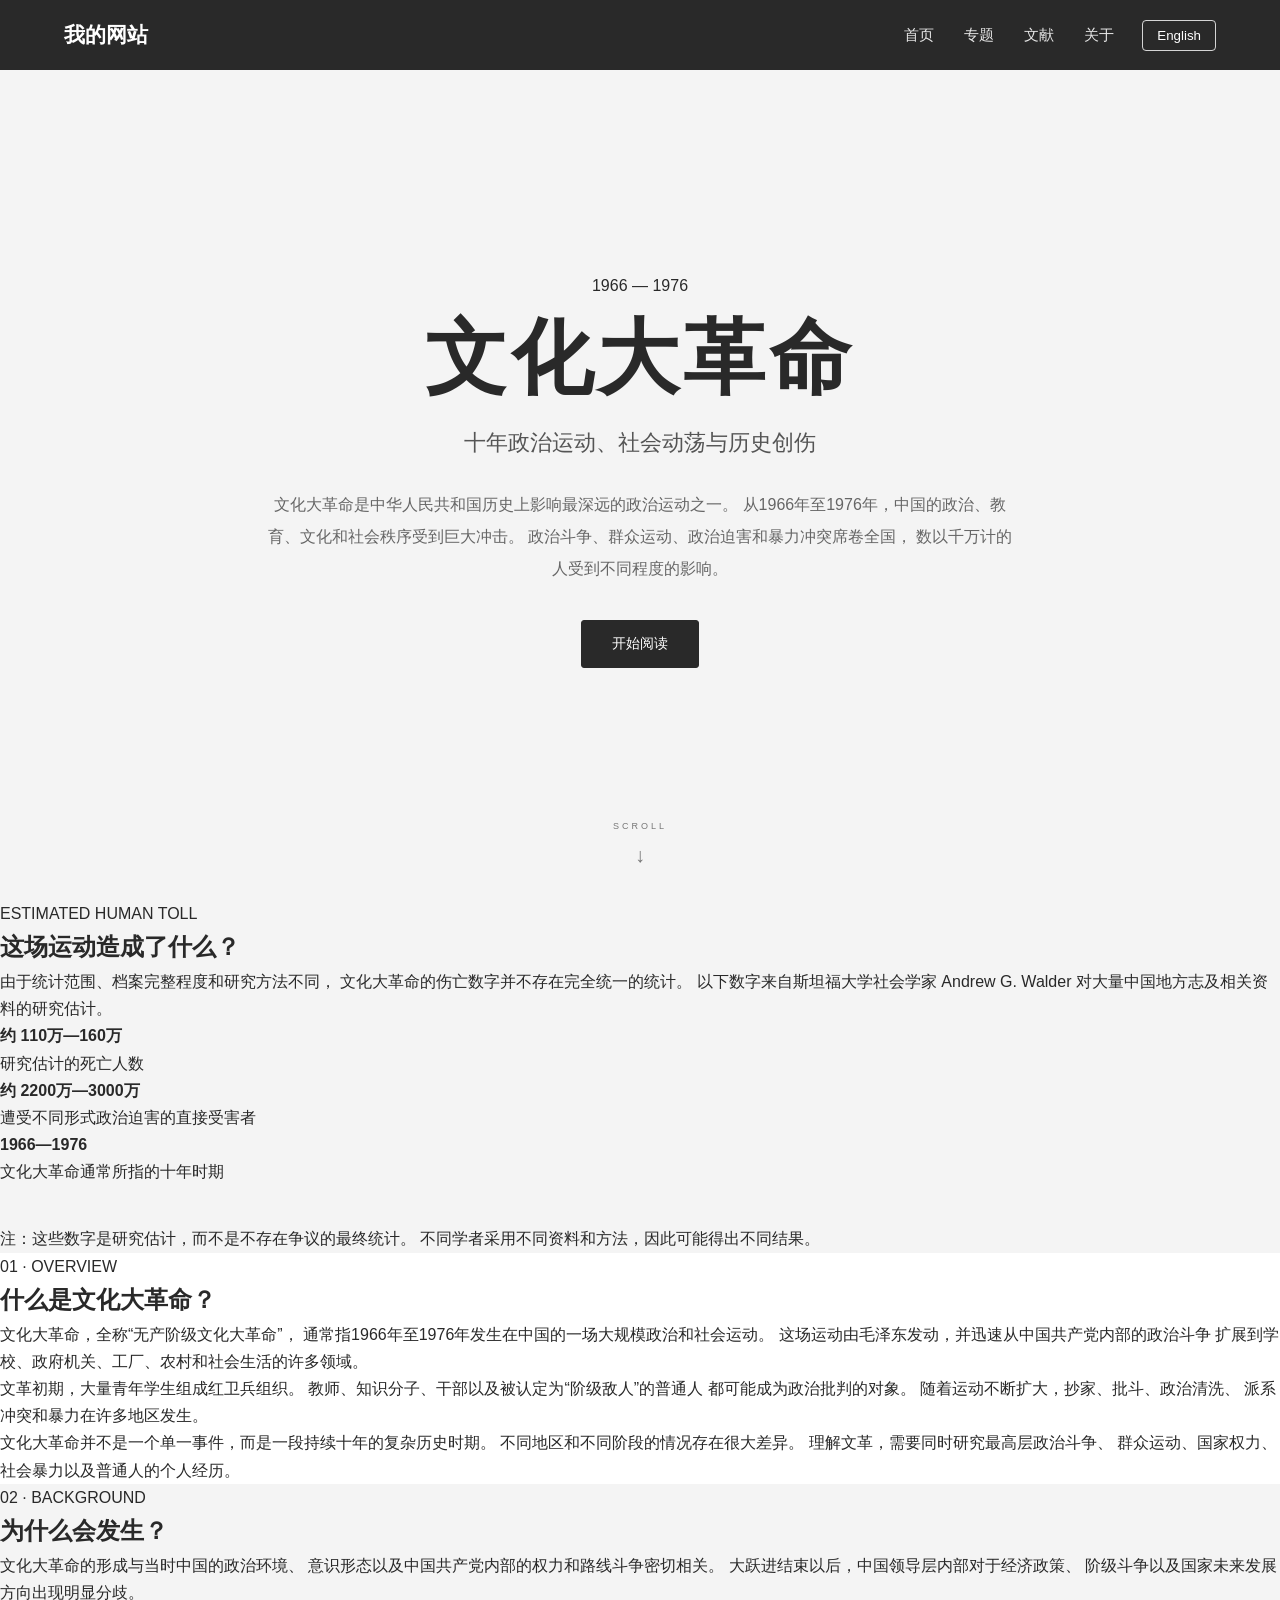
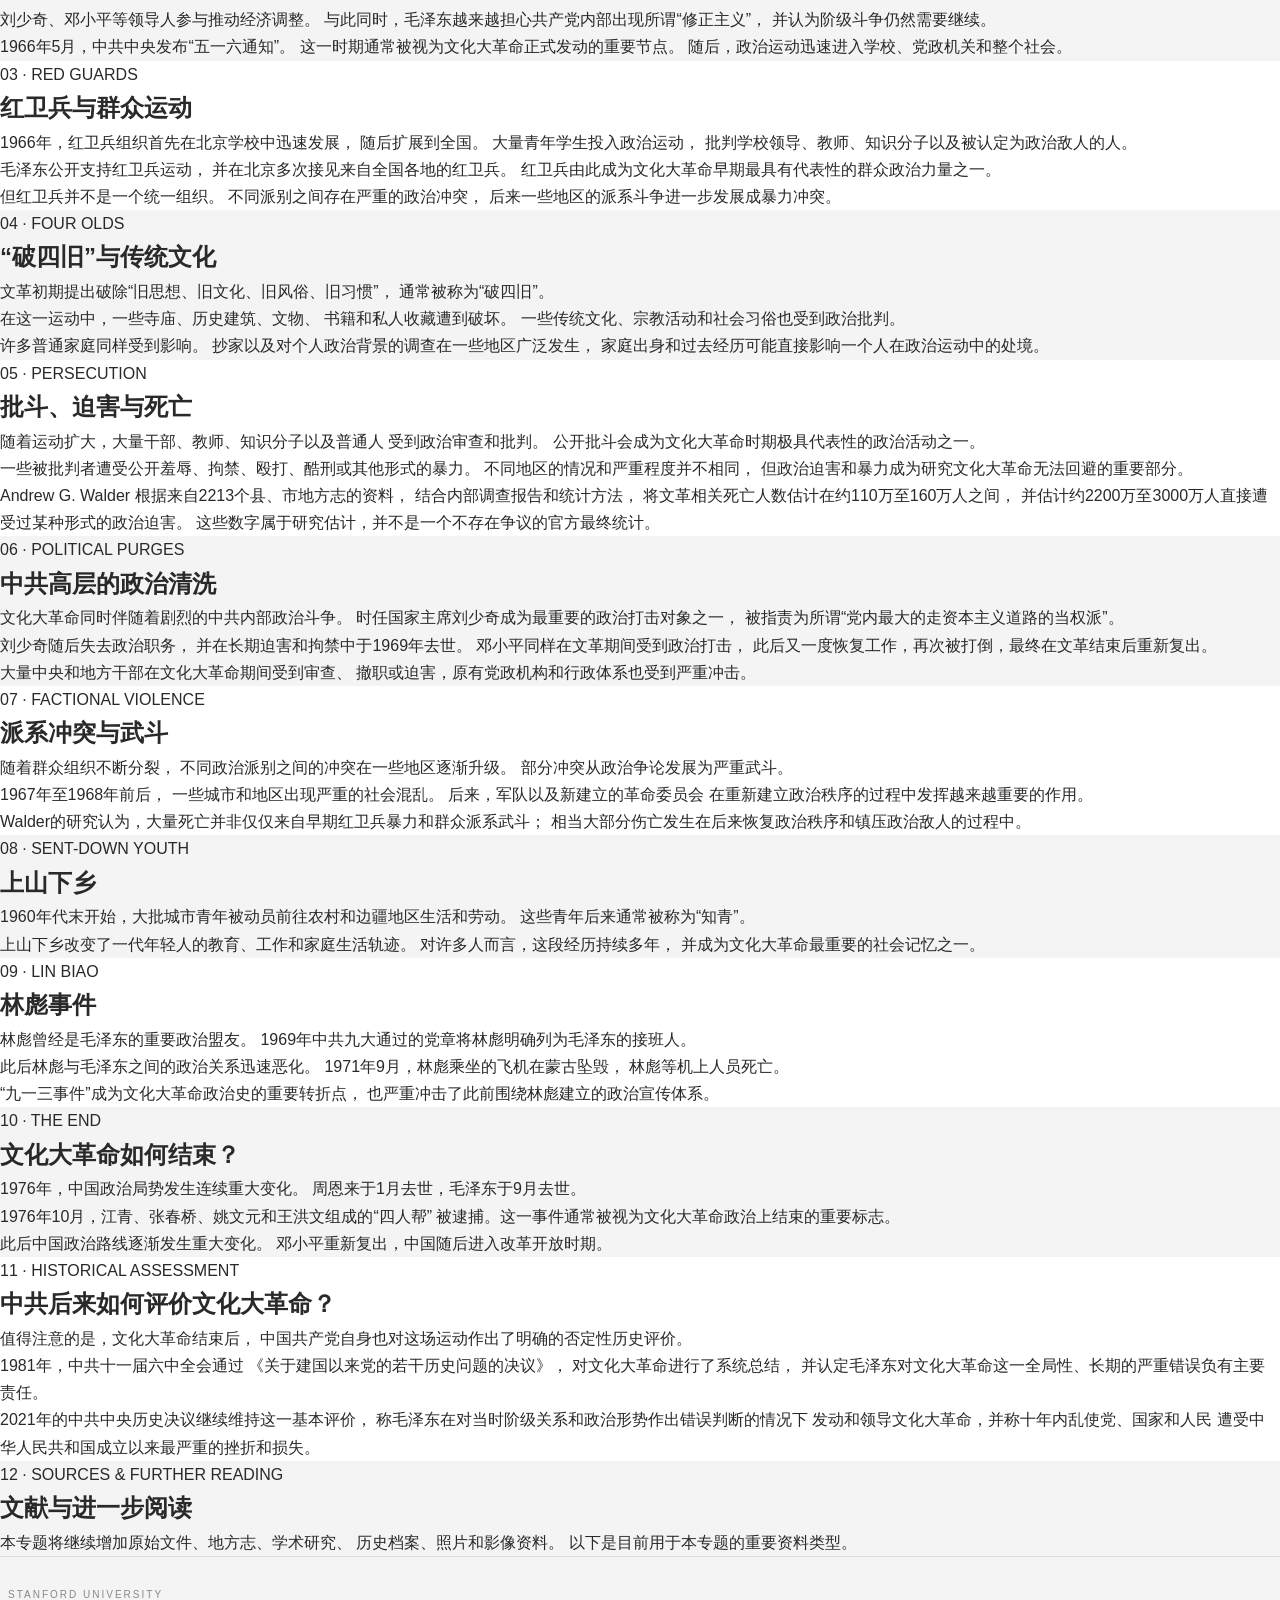
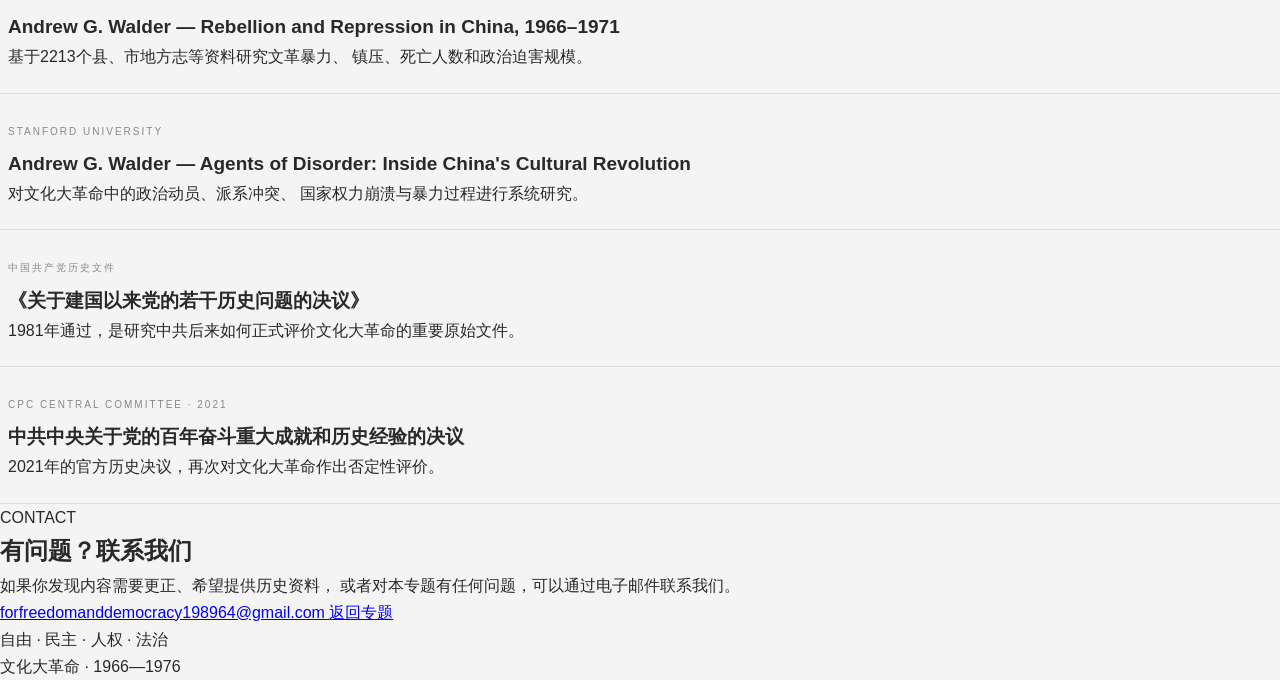
==== commit c2cd02ed: "Add files via upload" ====
--- a/cultural-revolution.html
+++ b/cultural-revolution.html
@@ -95,46 +95,6 @@
       </section>
 
 
-    <!-- =========================
-         文革历史照片
-    ========================== -->
-
-    <section class="simple-section cr-reveal">
-
-        <div class="section-container">
-<img
-    src="_104347130_c35e60e0-62ff-4b81-921b-4526029674ee.jpg.webp"
-    alt="文化大革命历史照片"
-    style="width: 100%; height: auto; display: block;"
->
-            >
-
-        </div>
-
-    </section>
-
-
-    <!-- =========================
-         伤亡数字
-    ========================== -->
-
-    <section class="simple-section cr-reveal"
-             id="numbers">
-            <img
-                src="_104347130_c35e60e0-62ff-4b81-921b-4526029674ee.jpg"
-                alt="文化大革命历史照片"
-                style="
-                    width: 100%;
-                    max-height: 560px;
-                    object-fit: cover;
-                    display: block;
-                "
-            >
-
-        </div>
-
-    </section>
-
 
     <!-- =========================
          伤亡数字
